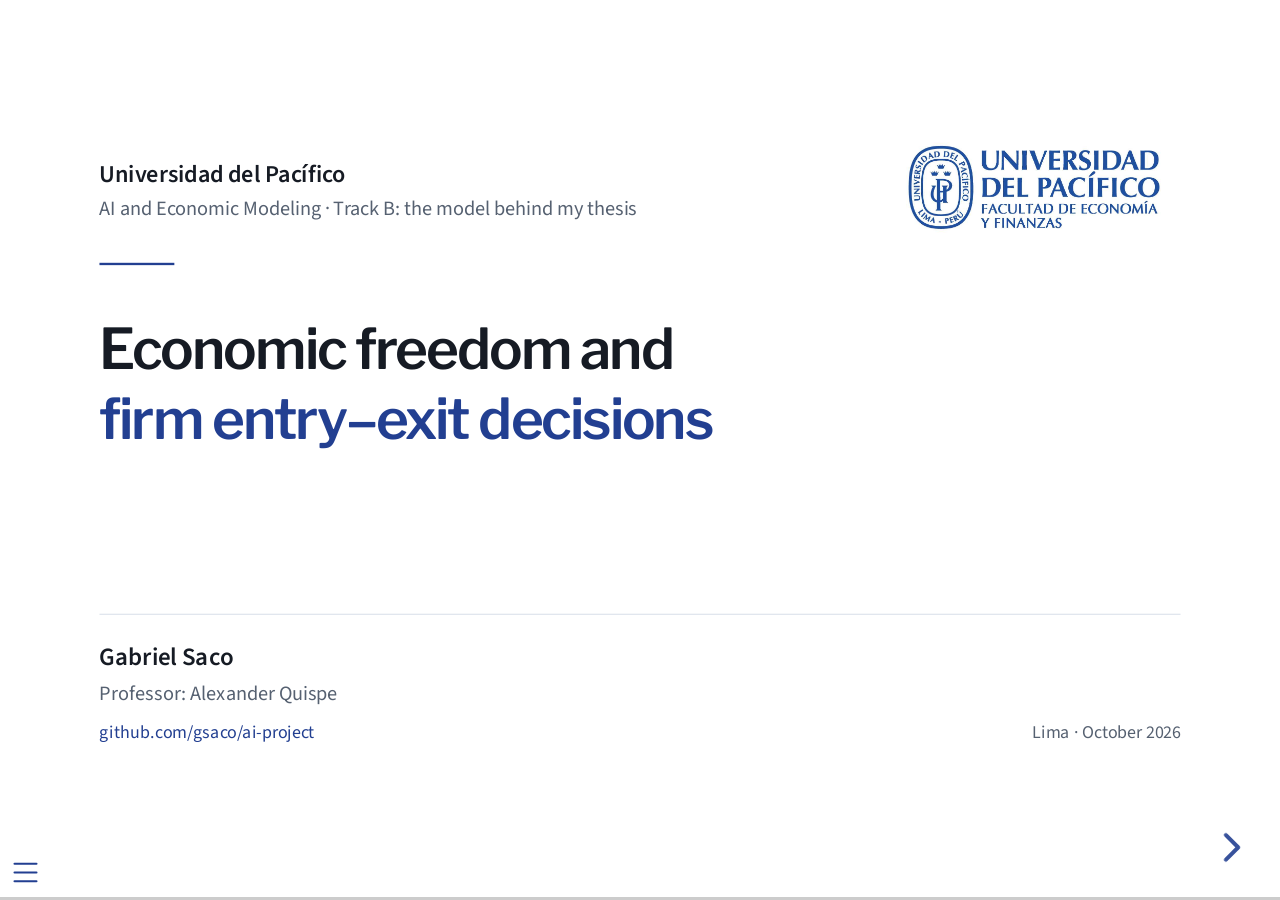
==== index.html @ 61d3d7c4 "Publish interactive presentation through GitHub Pages" ====
<!doctype html>
<html lang="en">
<head>
<meta charset="utf-8">
<meta name="viewport" content="width=device-width, initial-scale=1">
<title>Economic freedom and firm entry–exit decisions</title>
<meta http-equiv="refresh" content="0; url=slides/topic.html">
<script>window.location.replace("slides/topic.html" + window.location.search + window.location.hash);</script>
</head>
<body><p><a href="slides/topic.html">Open the interactive presentation</a></p></body>
</html>
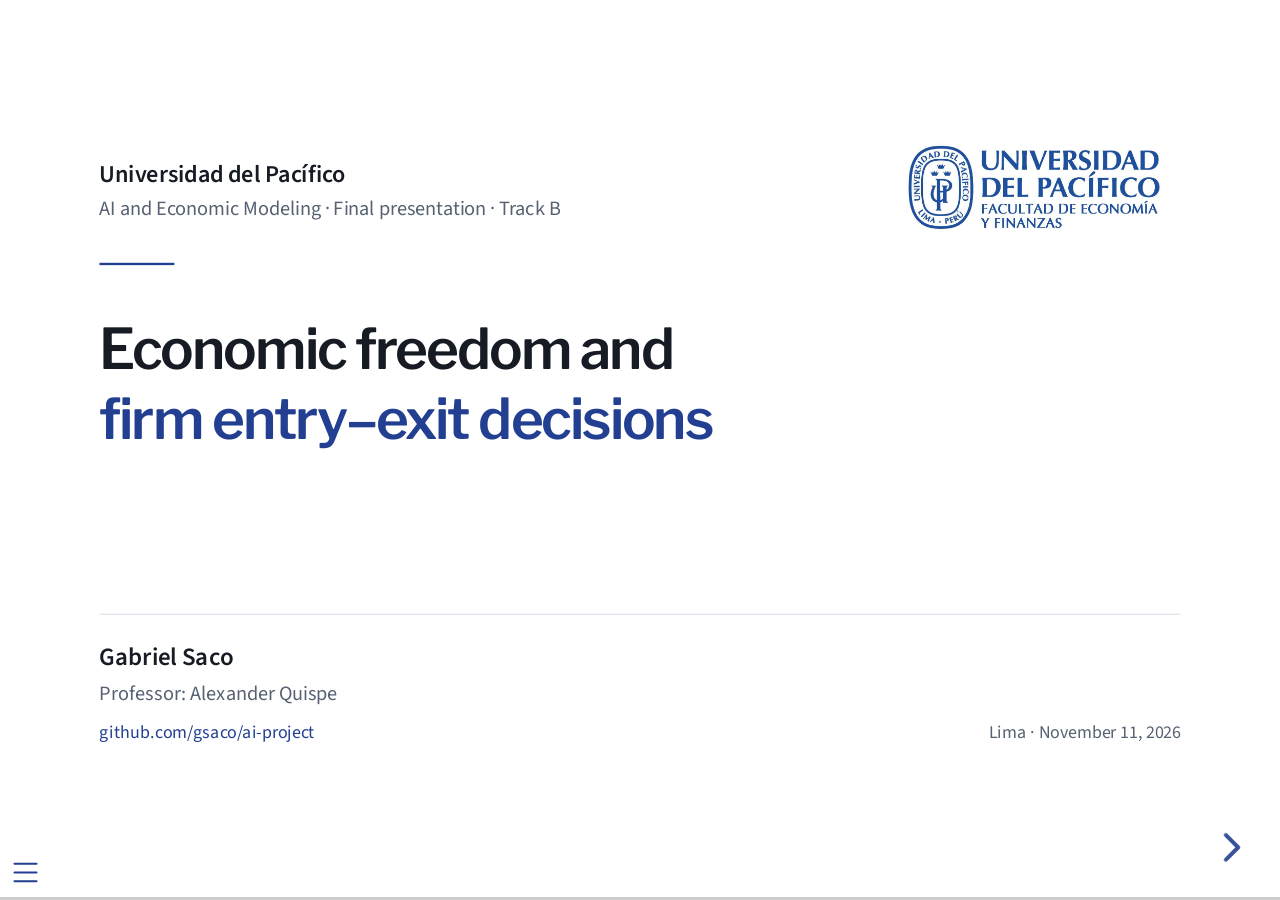
==== commit 2ae25b76: "Publish latest final presentation on GitHub Pages" ====
--- a/index.html
+++ b/index.html
@@ -4,8 +4,8 @@
 <meta charset="utf-8">
 <meta name="viewport" content="width=device-width, initial-scale=1">
 <title>Economic freedom and firm entry–exit decisions</title>
-<meta http-equiv="refresh" content="0; url=slides/topic.html">
-<script>window.location.replace("slides/topic.html" + window.location.search + window.location.hash);</script>
+<meta http-equiv="refresh" content="0; url=slides/final.html">
+<script>window.location.replace("slides/final.html" + window.location.search + window.location.hash);</script>
 </head>
-<body><p><a href="slides/topic.html">Open the interactive presentation</a></p></body>
+<body><p><a href="slides/final.html">Open the latest interactive presentation</a></p></body>
 </html>
